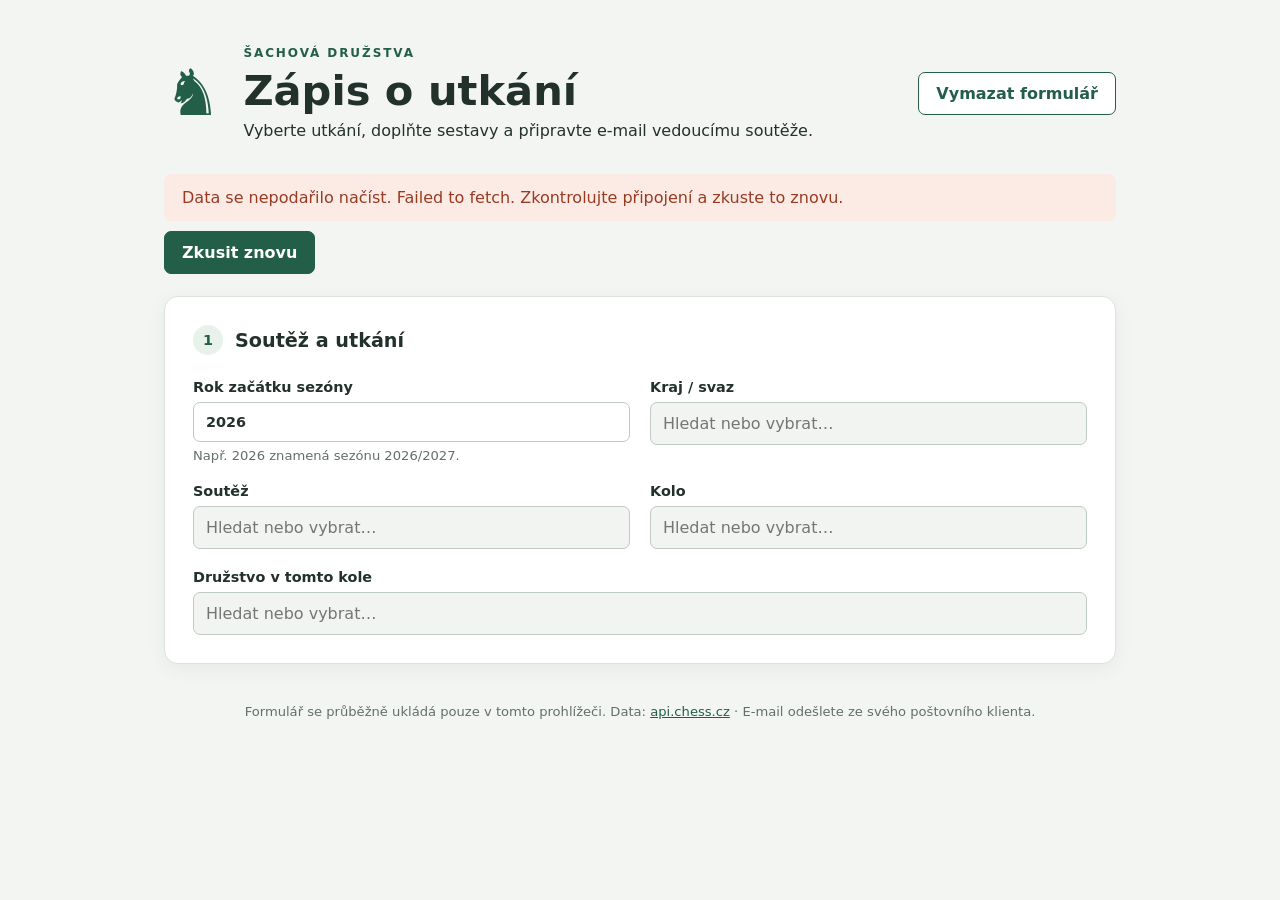
==== index.html @ 3bc2c79e "Add chess match report builder" ====
<!DOCTYPE html>
<html lang="cs">
<head>
  <meta charset="utf-8">
  <meta name="viewport" content="width=device-width, initial-scale=1">
  <title>Zápis o šachovém utkání</title>
  <link rel="stylesheet" href="styles.css">
  <script src="app.js" defer></script>
</head>
<body>
  <main>
    <header><span class="mark" aria-hidden="true">♞</span><div class="intro"><p class="eyebrow">ŠACHOVÁ DRUŽSTVA</p><h1>Zápis o utkání</h1><p>Vyberte utkání, doplňte sestavy a připravte e-mail vedoucímu soutěže.</p></div><button id="clear-form" type="button" class="secondary clear-button">Vymazat formulář</button></header>
    <div id="status" role="status" aria-live="polite"></div>
    <button id="retry" type="button" hidden>Zkusit znovu</button>
    <form id="match-form">
      <section class="card">
        <h2><span>1</span> Soutěž a utkání</h2>
        <div class="grid">
          <label>Rok začátku sezóny<input id="year" type="number" min="1900" max="9998" required><small>Např. 2026 znamená sezónu 2026/2027.</small></label>
          <div id="region-picker"></div>
          <div id="competition-picker"></div>
          <div id="round-picker"></div>
          <div id="team-picker" class="wide"></div>
        </div>
        <p id="fixture" class="fixture" hidden></p>
      </section>
      <section id="lineup-section" class="card" hidden>
        <h2><span>2</span> Sestavy a výsledky</h2>
        <p class="muted">Výsledky jsou vždy v pořadí domácí : hosté. Hledejte podle jména, čísla soupisky nebo ELO.</p>
        <label class="count-label">Počet šachovnic<input id="board-count" type="number" min="1" value="8" required></label>
        <div id="boards"></div>
        <p id="order-warning" class="order-warning" role="status" aria-live="polite" hidden></p>
        <p id="score" class="score" aria-live="polite"></p>
        <div class="grid">
          <label>Datum utkání<input id="match-date" type="date" required></label>
          <label>Místo utkání<input id="venue" required placeholder="Hrací místnost, město"></label>
          <label>Rozhodčí<input id="referee" required placeholder="Jméno a příjmení"></label>
        </div>
      </section>
      <section id="email-section" class="card" hidden>
        <h2><span>3</span> Zápis a e-mail</h2>
        <label>Komu<input id="recipient" type="email" required><small>Adresa vedoucího soutěže z API; v případě potřeby ji můžete opravit.</small></label>
        <div class="actions"><button type="submit">Zobrazit náhled zápisu</button></div>
        <div id="report" hidden>
          <label>Předmět<input id="subject" readonly></label>
          <iframe id="preview" title="Náhled zápisu o utkání" sandbox=""></iframe>
          <div class="actions">
            <button id="compose" type="button">Otevřít nový e-mail</button>
            <button id="copy" type="button" class="secondary">Kopírovat formátovaný zápis</button>
            <button id="download" type="button" class="secondary">Stáhnout koncept (.eml)</button>
          </div>
          <p class="muted">Otevření e-mailu vloží textový zápis. Pro tabulku zkopírujte formátovaný zápis a vložte jej do těla e-mailu, nebo otevřete soubor .eml v poštovním klientovi, který podporuje koncepty.</p>
        </div>
      </section>
    </form>
    <footer>Formulář se průběžně ukládá pouze v tomto prohlížeči. Data: <a href="https://appchess.cz/api/index.html" target="_blank" rel="noopener">api.chess.cz</a> · E-mail odešlete ze svého poštovního klienta.</footer>
  </main>
  <!-- Bundled template for file:// access and when template.html is unavailable.
       Keep its layout in sync with template.html; one row is expanded per board. -->
  <script id="report-template" type="text/plain">
<!DOCTYPE html>
<html lang="cs">
<head><meta charset="UTF-8"><title>Zápis o šachovém utkání</title></head>
<body style="font-family:Arial,sans-serif; color:#222; line-height:1.5;">
  <div style="max-width:700px; margin:0 auto;">
    <p>
      <strong>Soutěž:</strong> [Název soutěže]<br>
      <strong>Ročník:</strong> [Ročník]<br>
      <strong>Kolo:</strong> [Kolo]<br>
      <strong>Datum:</strong> [Datum utkání]<br>
      <strong>Místo:</strong> [Místo utkání]
    </p>
    <h3>Sestavy družstev</h3>
    <p>
      <strong>Domácí:</strong> [Název domácího družstva]<br>
      <strong>Hosté:</strong> [Název hostujícího družstva]
    </p>
    <table style="width:100%; border-collapse:collapse; text-align:left;">
      <thead>
        <tr style="background-color:#eee;">
          <th style="border:1px solid #999; padding:8px;">Šachovnice</th>
          <th style="border:1px solid #999; padding:8px;">[Název domácího družstva]</th>
          <th style="border:1px solid #999; padding:8px;">Výsledek</th>
          <th style="border:1px solid #999; padding:8px;">[Název hostujícího družstva]</th>
        </tr>
      </thead>
      <tbody>
        <tr>
          <td style="border:1px solid #999; padding:8px;">1</td>
          <td style="border:1px solid #999; padding:8px;">[Jméno hráče]</td>
          <td style="border:1px solid #999; padding:8px;">[Výsledek]</td>
          <td style="border:1px solid #999; padding:8px;">[Jméno hráče]</td>
        </tr>
      </tbody>
    </table>
    <p><strong>Celkový výsledek zápasu:</strong> [Domácí] : [Hosté]</p>
    <p><strong>Rozhodčí:</strong> [Jméno]</p>
  </div>
</body>
</html>
  </script>
</body>
</html>
---- styles.css ----
:root { color-scheme: light; font-family: system-ui, sans-serif; color: #23312d; background: #f3f5f2; --green: #235e48; }
* { box-sizing: border-box; }
body { margin: 0; }
main { max-width: 1000px; margin: 40px auto; padding: 0 24px; }
header { display: flex; gap: 22px; align-items: center; margin-bottom: 28px; }
.intro { flex: 1; }
.clear-button { flex: 0 0 auto; }
.mark { font-size: 64px; color: var(--green); }
.eyebrow { letter-spacing: .16em; font-size: .75rem; font-weight: 700; color: var(--green); }
h1 { font-size: clamp(1.8rem, 4vw, 2.6rem); margin: 0; }
header p { margin: 6px 0; }
.card { background: white; border: 1px solid #dce3dc; border-radius: 14px; padding: 28px; margin: 22px 0; box-shadow: 0 5px 18px #203d2910; }
h2 { font-size: 1.2rem; margin: 0 0 24px; display: flex; gap: 12px; align-items: center; }
h2 span { border-radius: 50%; background: #e8f1ea; color: var(--green); width: 30px; height: 30px; display: grid; place-items: center; font-size: .9rem; }
.grid { display: grid; grid-template-columns: 1fr 1fr; gap: 20px; }
.wide { grid-column: 1 / -1; }
label { display: block; font-size: .9rem; font-weight: 600; }
input, select, button { font: inherit; }
input, select { display: block; width: 100%; padding: 11px 12px; border: 1px solid #bdcbc2; border-radius: 7px; background: white; color: inherit; margin-top: 7px; }
input:disabled { background: #f2f4f1; color: #79827d; }
input:focus, select:focus, button:focus-visible { outline: 3px solid #a0c9b4; outline-offset: 2px; }
small, .muted { font-size: .82rem; color: #627068; font-weight: 400; }
small { display: block; margin-top: 6px; }
button { padding: 11px 17px; border-radius: 7px; border: 1px solid var(--green); background: var(--green); color: white; cursor: pointer; font-weight: 600; }
button:hover { filter: brightness(.94); }
.secondary { background: white; color: var(--green); }
.actions { display: flex; gap: 10px; flex-wrap: wrap; margin-top: 22px; }
.combo { position: relative; }
.suggestions { position: absolute; top: 100%; left: 0; right: 0; z-index: 10; margin: 4px 0; padding: 4px; list-style: none; border: 1px solid #bdcbc2; border-radius: 7px; background: white; box-shadow: 0 8px 20px #0002; max-height: 260px; overflow-y: auto; }
.suggestions li { padding: 10px; cursor: pointer; border-radius: 4px; font-size: .9rem; }
.suggestions li[aria-selected="true"], .suggestions li:hover { background: #e8f1ea; }
.suggestions .empty { color: #627068; cursor: default; }
.fixture { padding: 14px; background: #e8f1ea; border-radius: 7px; }
.count-label { max-width: 200px; margin: 20px 0; }
.board { display: grid; grid-template-columns: 32px 1fr 135px 1fr; gap: 12px; border-top: 1px solid #e2e8e2; padding: 18px 0; align-items: start; }
.board-number { font-weight: 700; margin-top: 34px; color: var(--green); }
.score { font-size: 1.2rem; font-weight: 700; padding: 16px; background: #f3f5f2; border-radius: 7px; }
.order-warning { padding: 12px 14px; margin: 14px 0; border-radius: 7px; background: #fff4d9; color: #74520a; border: 1px solid #ead391; font-size: .9rem; }
#status:not(:empty) { padding: 14px 18px; border-radius: 7px; background: #e8f1ea; }
#status.error { background: #fcebe5; color: #973b23; }
#retry { margin-top: 10px; }
iframe { width: 100%; height: 580px; border: 1px solid #dce3dc; border-radius: 7px; margin-top: 20px; background: white; }
footer { color: #627068; font-size: .82rem; text-align: center; padding: 18px; }
a { color: var(--green); }
[hidden] { display: none !important; }
@media (max-width: 650px) { main { margin: 24px auto; padding: 0 14px; } header { flex-wrap: wrap; gap: 12px; } .intro { flex: 1 1 calc(100% - 70px); } .clear-button { margin-left: auto; } .card { padding: 20px; } .grid { grid-template-columns: 1fr; } .board { grid-template-columns: 24px 1fr; } .board-number { grid-row: span 3; } .board > label, .board > .combo { grid-column: 2; } .mark { font-size: 48px; } }
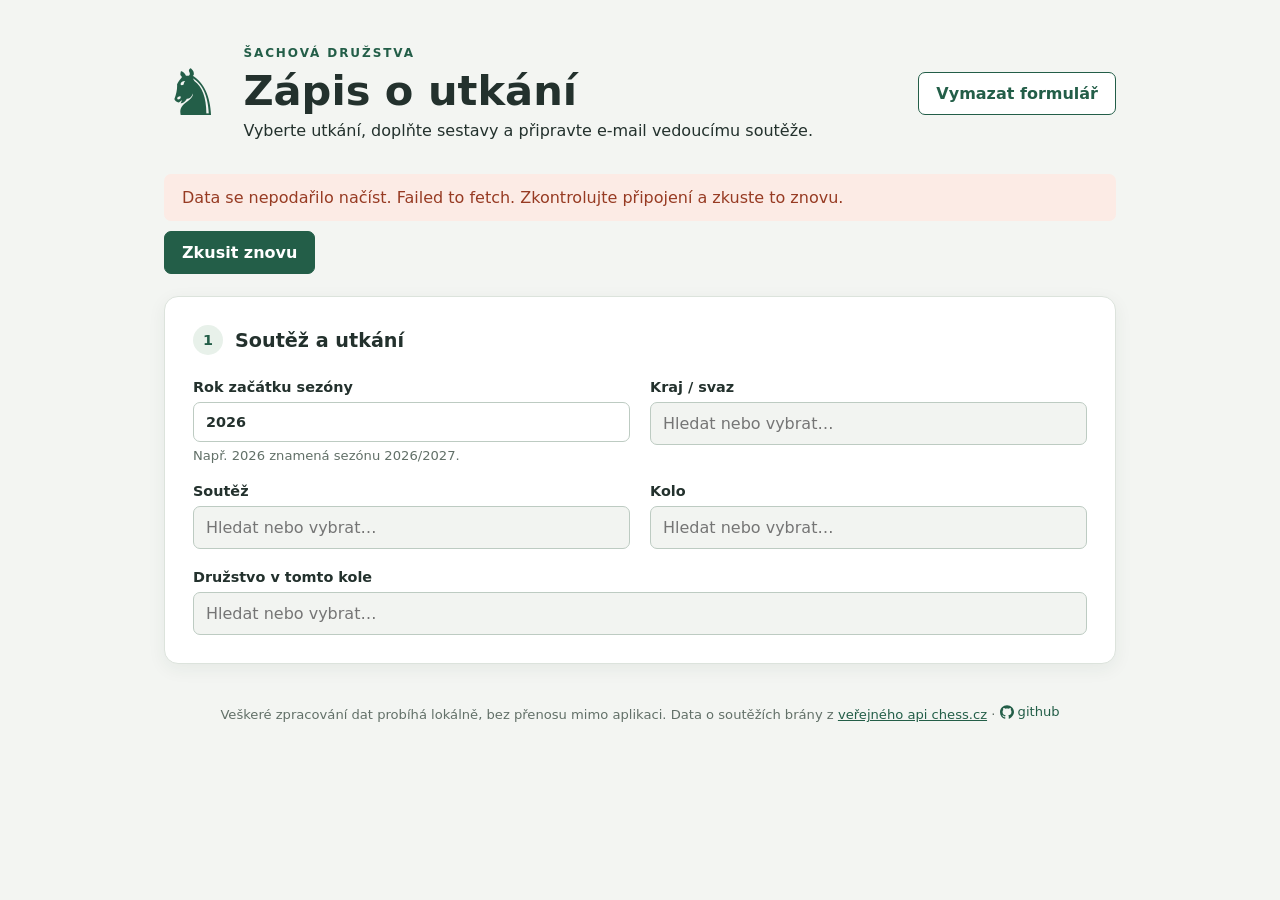
==== commit 409974f3: "Update footer with project source link" ====
--- a/index.html
+++ b/index.html
@@ -53,7 +53,7 @@
         </div>
       </section>
     </form>
-    <footer>Formulář se průběžně ukládá pouze v tomto prohlížeči. Data: <a href="https://appchess.cz/api/index.html" target="_blank" rel="noopener">api.chess.cz</a> · E-mail odešlete ze svého poštovního klienta.</footer>
+    <footer>Veškeré zpracování dat probíhá lokálně, bez přenosu mimo aplikaci. Data o soutěžích brány z <a href="https://appchess.cz/api/index.html" target="_blank" rel="noopener">veřejného api chess.cz</a> · <a class="source-link" href="https://github.com/belcenkoa/rychla-soupiska" target="_blank" rel="noopener"><svg aria-hidden="true" viewBox="0 0 24 24"><path fill="currentColor" d="M12 .297c-6.63 0-12 5.373-12 12 0 5.303 3.438 9.8 8.205 11.385.6.113.82-.258.82-.577 0-.285-.01-1.04-.015-2.04-3.338.724-4.042-1.61-4.042-1.61-.546-1.387-1.333-1.756-1.333-1.756-1.09-.745.083-.729.083-.729 1.205.084 1.84 1.237 1.84 1.237 1.07 1.834 2.807 1.304 3.492.997.108-.775.418-1.305.762-1.605-2.665-.3-5.466-1.334-5.466-5.931 0-1.311.469-2.381 1.236-3.221-.124-.303-.536-1.524.117-3.176 0 0 1.008-.322 3.301 1.23.957-.266 1.983-.399 3.003-.404 1.02.005 2.047.138 3.006.404 2.291-1.552 3.297-1.23 3.297-1.23.655 1.652.243 2.873.12 3.176.77.84 1.235 1.91 1.235 3.221 0 4.609-2.806 5.628-5.479 5.921.43.372.823 1.102.823 2.222 0 1.604-.015 2.896-.015 3.286 0 .322.216.694.825.576C20.565 20.795 24 16.297 24 12.297c0-6.627-5.373-12-12-12"></path></svg>github</a></footer>
   </main>
   <!-- Bundled template for file:// access and when template.html is unavailable.
        Keep its layout in sync with template.html; one row is expanded per board. -->
--- a/styles.css
+++ b/styles.css
@@ -42,5 +42,8 @@
 iframe { width: 100%; height: 580px; border: 1px solid #dce3dc; border-radius: 7px; margin-top: 20px; background: white; }
 footer { color: #627068; font-size: .82rem; text-align: center; padding: 18px; }
 a { color: var(--green); }
+.source-link { display: inline-flex; align-items: center; gap: 4px; text-decoration: none; }
+.source-link:hover { text-decoration: underline; }
+.source-link svg { width: 14px; height: 14px; }
 [hidden] { display: none !important; }
 @media (max-width: 650px) { main { margin: 24px auto; padding: 0 14px; } header { flex-wrap: wrap; gap: 12px; } .intro { flex: 1 1 calc(100% - 70px); } .clear-button { margin-left: auto; } .card { padding: 20px; } .grid { grid-template-columns: 1fr; } .board { grid-template-columns: 24px 1fr; } .board-number { grid-row: span 3; } .board > label, .board > .combo { grid-column: 2; } .mark { font-size: 48px; } }
